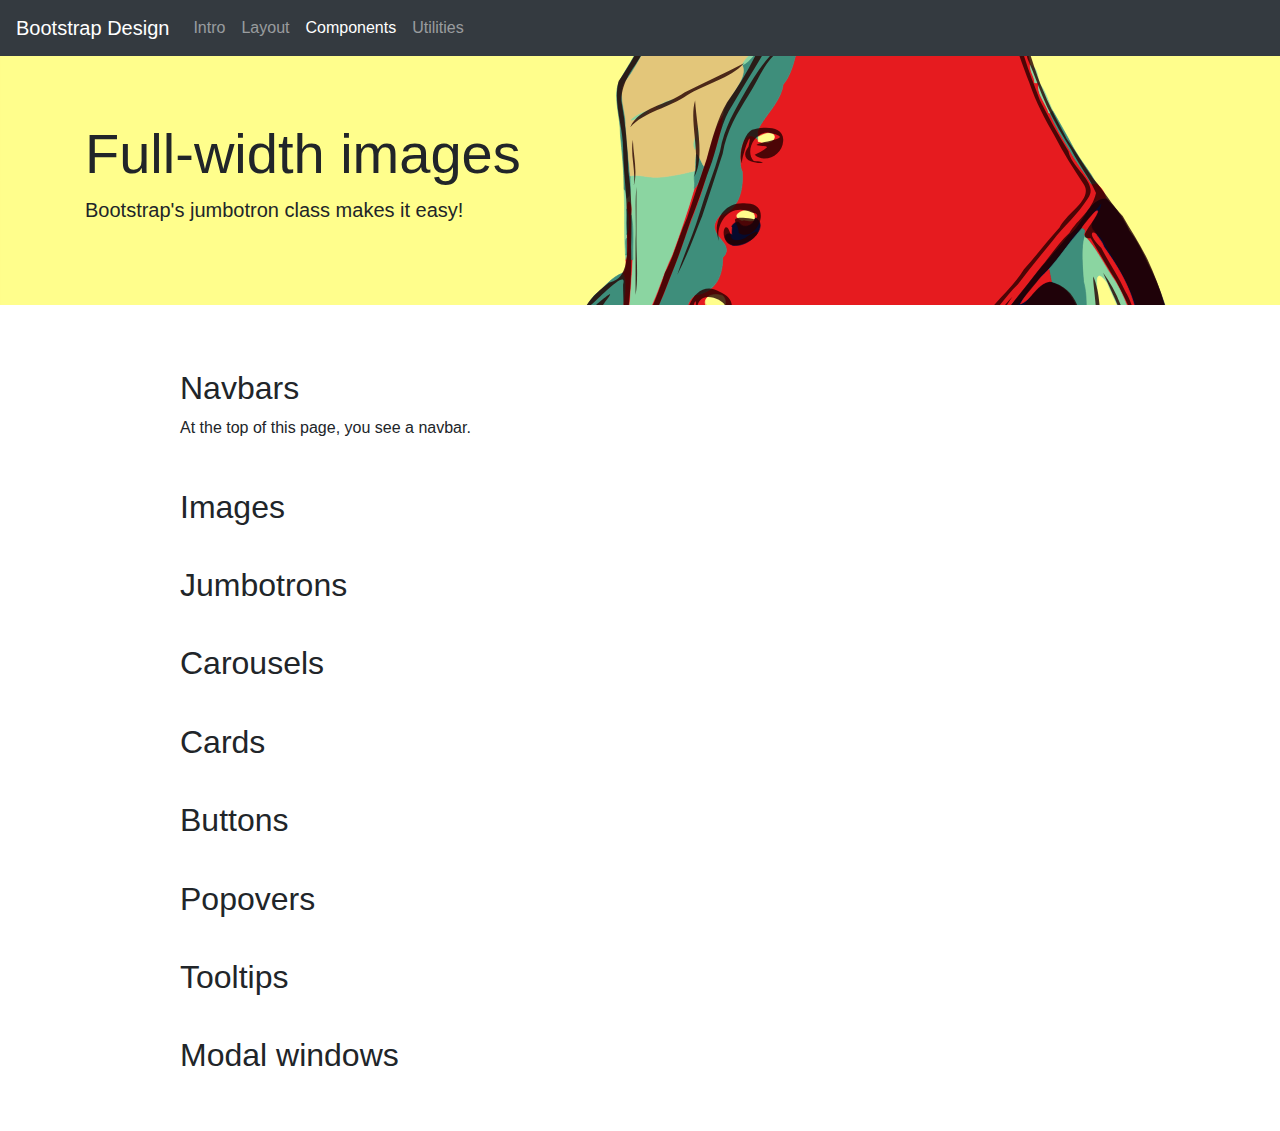
==== components.html @ 0761e13f "updates" ====
<!doctype html>
<html lang="en">
  <head>
    <meta charset="utf-8">
    <meta name="viewport" content="width=device-width, initial-scale=1, shrink-to-fit=no">
    <title>Starter Template · Bootstrap Design | components </title>

<!-- Bootstrap core CSS via CDN -->
<link rel="stylesheet" href="https://stackpath.bootstrapcdn.com/bootstrap/4.5.2/css/bootstrap.min.css" integrity="sha384-JcKb8q3iqJ61gNV9KGb8thSsNjpSL0n8PARn9HuZOnIxN0hoP+VmmDGMN5t9UJ0Z" crossorigin="anonymous">

<!-- Your own CSS -->
<link rel="stylesheet" href="css/styles.css">
</head>
<body>
  <!-- Navbar code goes here -->
  <!-- If your site is only one page, you may not need to use a navbar -->

  <nav class="navbar navbar-expand-lg navbar-dark bg-dark">
  <a class="navbar-brand" href="#">Bootstrap Design</a>
  <button class="navbar-toggler" type="button" data-toggle="collapse" data-target="#navbarNavAltMarkup" aria-controls="navbarNavAltMarkup" aria-expanded="false" aria-label="Toggle navigation">
    <span class="navbar-toggler-icon"></span>
  </button>
  <div class="collapse navbar-collapse" id="navbarNavAltMarkup">
    <div class="navbar-nav">
      <a class="nav-link" href="index.html">Intro</a>
      <a class="nav-link" href="layout.html">Layout</a>
      <a class="nav-link active" href="#">Components <span class="sr-only">(current)</span></a>
      <a class="nav-link" href="utilities.html">Utilities</a>
    </div>
  </div>
</nav>
<!-- Jumbotron -->
<div class="jumbotron jumbotron-fluid jumbotron-compoments">
  <div class="container">
    <h1 class="display-4">Full-width images</h1>
    <p class="lead">Bootstrap's jumbotron class makes it easy!</p>
  </div>
</div>
<!-- end Jumbotron -->

<main class="container">
  <section class="row">
    <article class="col-10 offset-1">
  <h2>Navbars</h2>
  <p>At the top of this page, you see a navbar.</p>

  </article>
  </section>

<section class="row">
  <article class="col-10 offset-1">
<h2>Images</h2>

</article>
</section>



<section class="row">
  <article class="col-10 offset-1">
<h2>Jumbotrons</h2>

</article>
</section>

<section class="row">
  <article class="col-10 offset-1">
<h2>Carousels</h2>

</article>
</section>

<section class="row">
  <article class="col-10 offset-1">
<h2>Cards</h2>

</article>
</section>

<section class="row">
  <article class="col-10 offset-1">
<h2>Buttons</h2>

</article>
</section>


<section class="row">
  <article class="col-10 offset-1">
<h2>Popovers</h2>

</article>
</section>

<section class="row">
  <article class="col-10 offset-1">
<h2>Tooltips</h2>

</article>
</section>

<section class="row">
  <article class="col-10 offset-1">
<h2>Modal windows</h2>

</article>
</section>

</main>
<footer>
</footer>
<!-- JavaScript files go before the closing Body tag -->
<!-- you don't always have to use JS with Bootstrap. It depends upon which compoments of Bootstrap you are using -->
<script src="https://code.jquery.com/jquery-3.5.1.slim.min.js" integrity="sha384-DfXdz2htPH0lsSSs5nCTpuj/zy4C+OGpamoFVy38MVBnE+IbbVYUew+OrCXaRkfj" crossorigin="anonymous"></script>
<script src="https://cdn.jsdelivr.net/npm/popper.js@1.16.1/dist/umd/popper.min.js" integrity="sha384-9/reFTGAW83EW2RDu2S0VKaIzap3H66lZH81PoYlFhbGU+6BZp6G7niu735Sk7lN" crossorigin="anonymous"></script>
<script src="https://stackpath.bootstrapcdn.com/bootstrap/4.5.2/js/bootstrap.min.js" integrity="sha384-B4gt1jrGC7Jh4AgTPSdUtOBvfO8shuf57BaghqFfPlYxofvL8/KUEfYiJOMMV+rV" crossorigin="anonymous"></script>
</body>
</html>
---- css/styles.css ----
/* Starter CSS code for use with Bootstrap starter template */

body {
}
h2 {
  padding-top: 2rem;
}

.starter-template {
    padding: 5rem 1.5rem;
    text-align: center;
}

.introNote {
  text-align: left;
}

.jumbotron-compoments {
  background-image: url("../images/BootstrapDesignSVG.svg");
  background-position: center;
  background-size: cover;
  background-repeat: no-repeat;
  height: auto;

}

footer {
  min-height: 3rem;
}
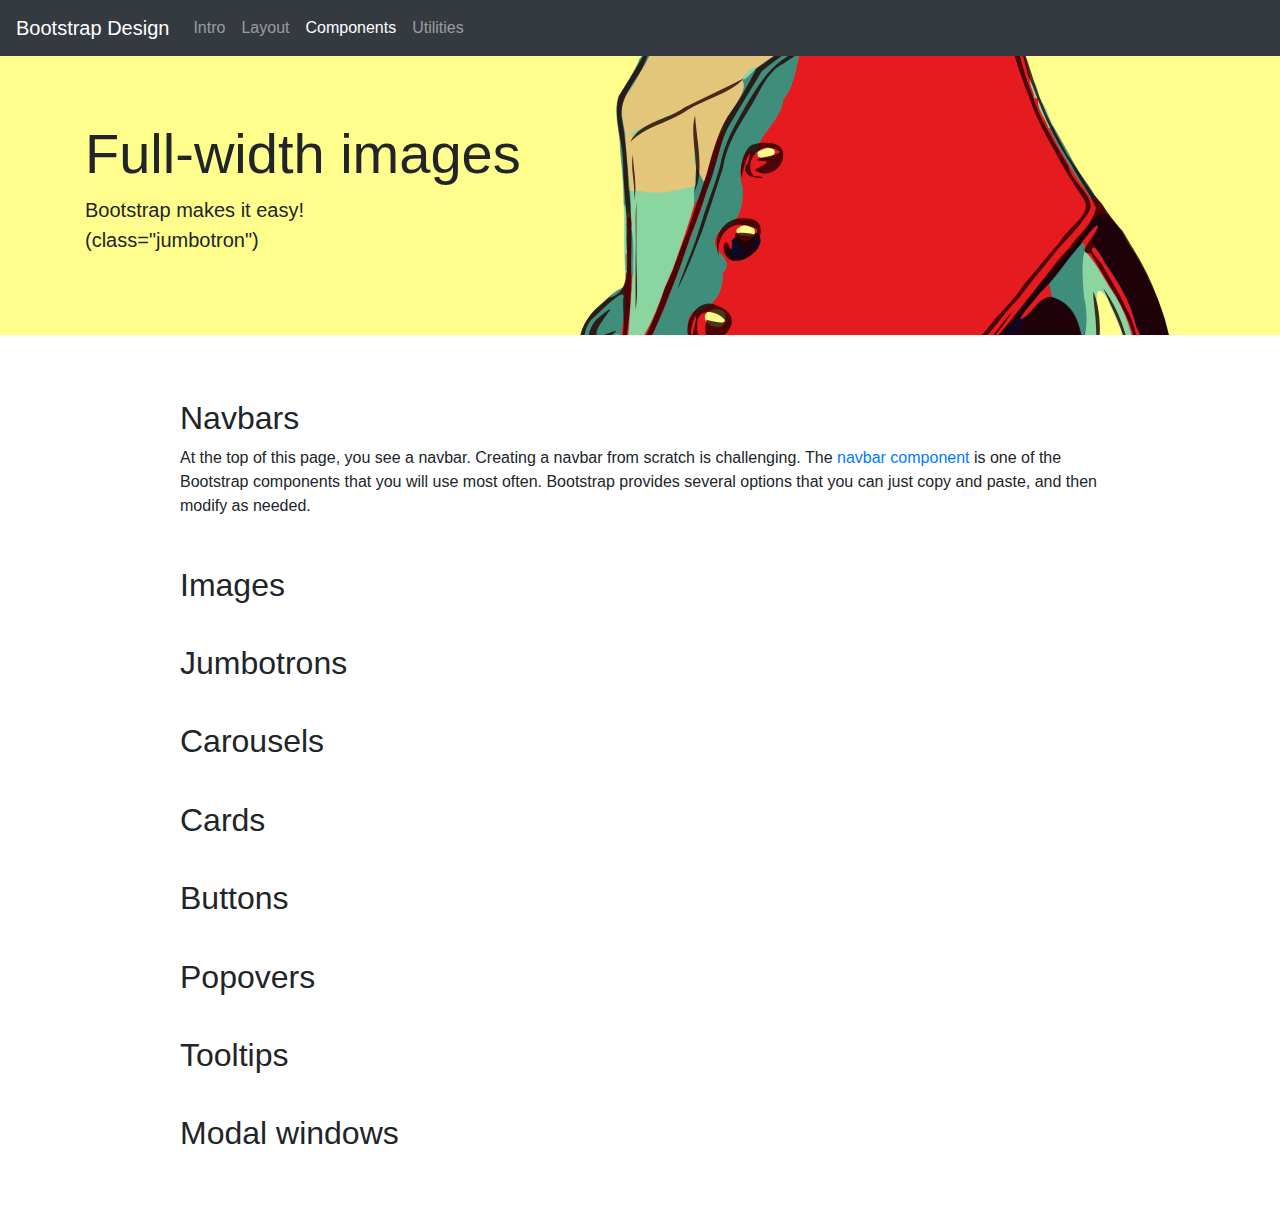
==== commit 9df2006a: "Update components.html" ====
--- a/components.html
+++ b/components.html
@@ -33,7 +33,7 @@
 <div class="jumbotron jumbotron-fluid jumbotron-compoments">
   <div class="container">
     <h1 class="display-4">Full-width images</h1>
-    <p class="lead">Bootstrap's jumbotron class makes it easy!</p>
+    <p class="lead">Bootstrap makes it easy!<br>(class="jumbotron")</p>
   </div>
 </div>
 <!-- end Jumbotron -->
@@ -42,7 +42,7 @@
   <section class="row">
     <article class="col-10 offset-1">
   <h2>Navbars</h2>
-  <p>At the top of this page, you see a navbar.</p>
+  <p>At the top of this page, you see a navbar. Creating a navbar from scratch is challenging. The <a href="https://getbootstrap.com/docs/4.5/components/navbar/">navbar component</a> is one of the Bootstrap components that you will use most often. Bootstrap provides several options that you can just copy and paste, and then modify as needed.</p>
 
   </article>
   </section>
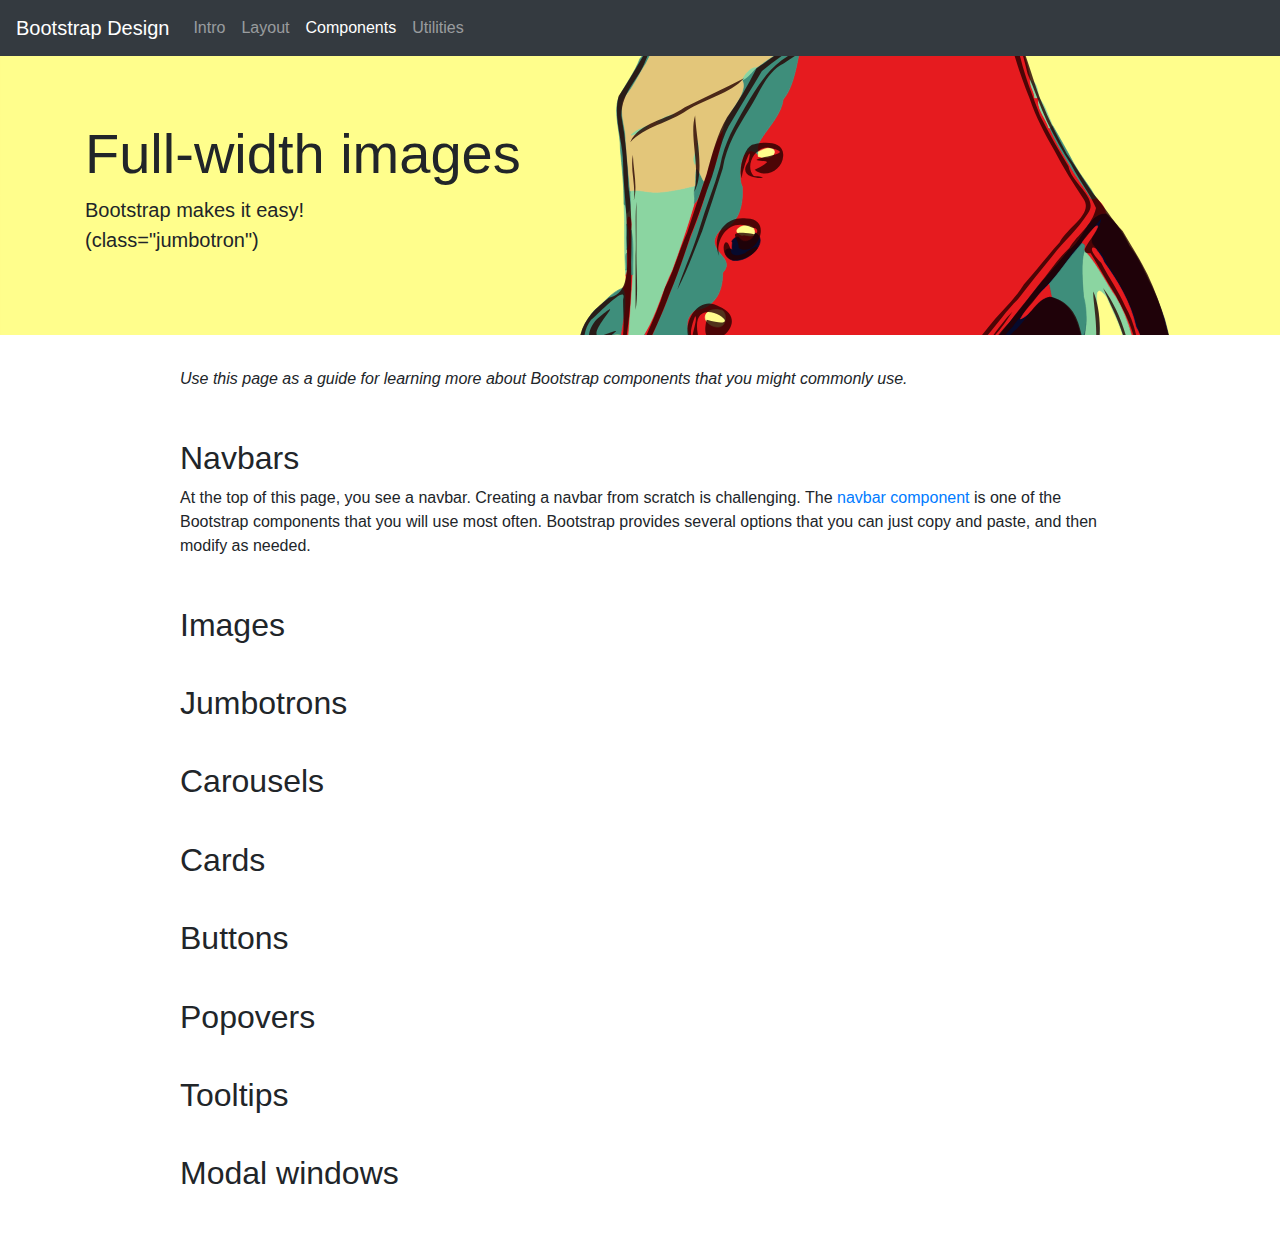
==== commit 390c9a9b: "Update components.html" ====
--- a/components.html
+++ b/components.html
@@ -41,6 +41,7 @@
 <main class="container">
   <section class="row">
     <article class="col-10 offset-1">
+      <p><em>Use this page as a guide for learning more about Bootstrap components that you might commonly use.</em></p>
   <h2>Navbars</h2>
   <p>At the top of this page, you see a navbar. Creating a navbar from scratch is challenging. The <a href="https://getbootstrap.com/docs/4.5/components/navbar/">navbar component</a> is one of the Bootstrap components that you will use most often. Bootstrap provides several options that you can just copy and paste, and then modify as needed.</p>
 
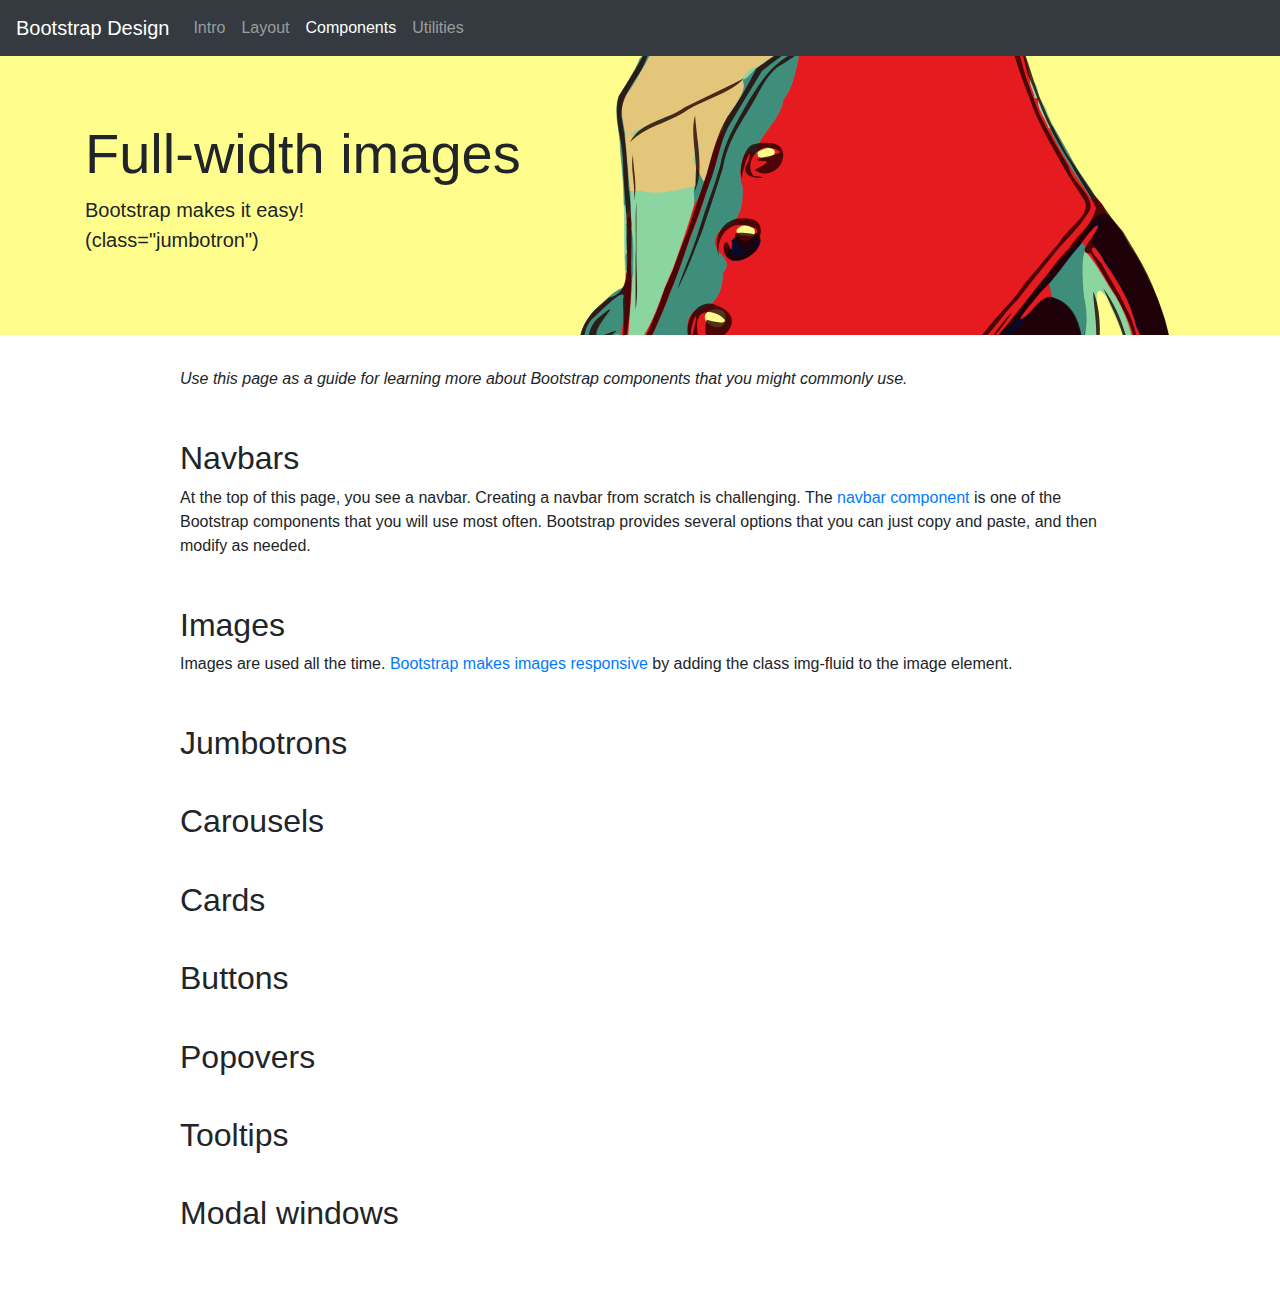
==== commit 2a336c6a: "Update components.html" ====
--- a/components.html
+++ b/components.html
@@ -51,7 +51,7 @@
 <section class="row">
   <article class="col-10 offset-1">
 <h2>Images</h2>
-
+<p>Images are used all the time. <a href="https://getbootstrap.com/docs/4.5/content/images/">Bootstrap makes images responsive</a> by adding the class img-fluid to the image element.</p>
 </article>
 </section>
 
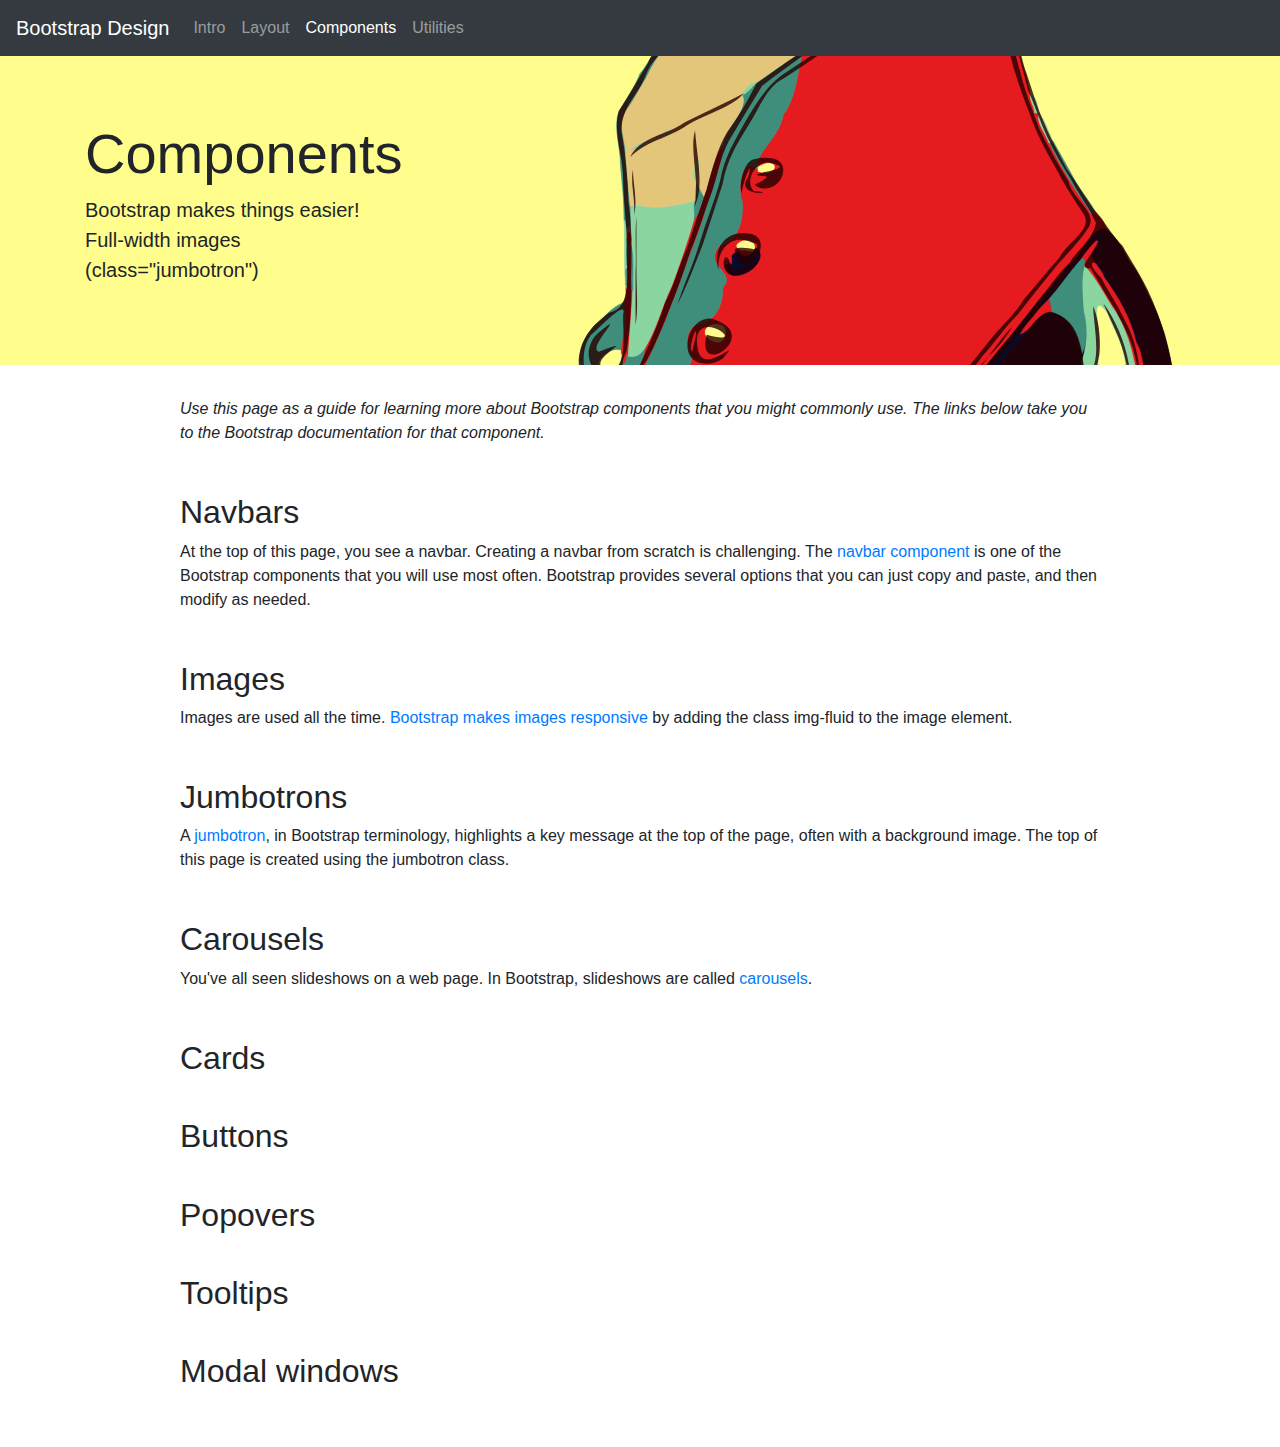
==== commit ccfcb9d2: "Update components.html" ====
--- a/components.html
+++ b/components.html
@@ -32,8 +32,9 @@
 <!-- Jumbotron -->
 <div class="jumbotron jumbotron-fluid jumbotron-compoments">
   <div class="container">
-    <h1 class="display-4">Full-width images</h1>
-    <p class="lead">Bootstrap makes it easy!<br>(class="jumbotron")</p>
+    <h1 class="display-4">Components</h1>
+    <p class="lead"><strong>Bootstrap makes things easier!</strong><br>
+      Full-width images<br>(class="jumbotron")</p>
   </div>
 </div>
 <!-- end Jumbotron -->
@@ -41,7 +42,7 @@
 <main class="container">
   <section class="row">
     <article class="col-10 offset-1">
-      <p><em>Use this page as a guide for learning more about Bootstrap components that you might commonly use.</em></p>
+      <p><em>Use this page as a guide for learning more about Bootstrap components that you might commonly use. The links below take you to the Bootstrap documentation for that component.</em></p>
   <h2>Navbars</h2>
   <p>At the top of this page, you see a navbar. Creating a navbar from scratch is challenging. The <a href="https://getbootstrap.com/docs/4.5/components/navbar/">navbar component</a> is one of the Bootstrap components that you will use most often. Bootstrap provides several options that you can just copy and paste, and then modify as needed.</p>
 
@@ -60,14 +61,14 @@
 <section class="row">
   <article class="col-10 offset-1">
 <h2>Jumbotrons</h2>
-
+<p>A <a href="https://getbootstrap.com/docs/4.5/components/jumbotron/">jumbotron</a>, in Bootstrap terminology, highlights a key message at the top of the page, often with a background image. The top of this page is created using the jumbotron class.
 </article>
 </section>
 
 <section class="row">
   <article class="col-10 offset-1">
 <h2>Carousels</h2>
-
+<p>You've all seen slideshows on a web page. In Bootstrap, slideshows are called <a href="https://getbootstrap.com/docs/4.5/components/carousel/">carousels</a>.
 </article>
 </section>
 
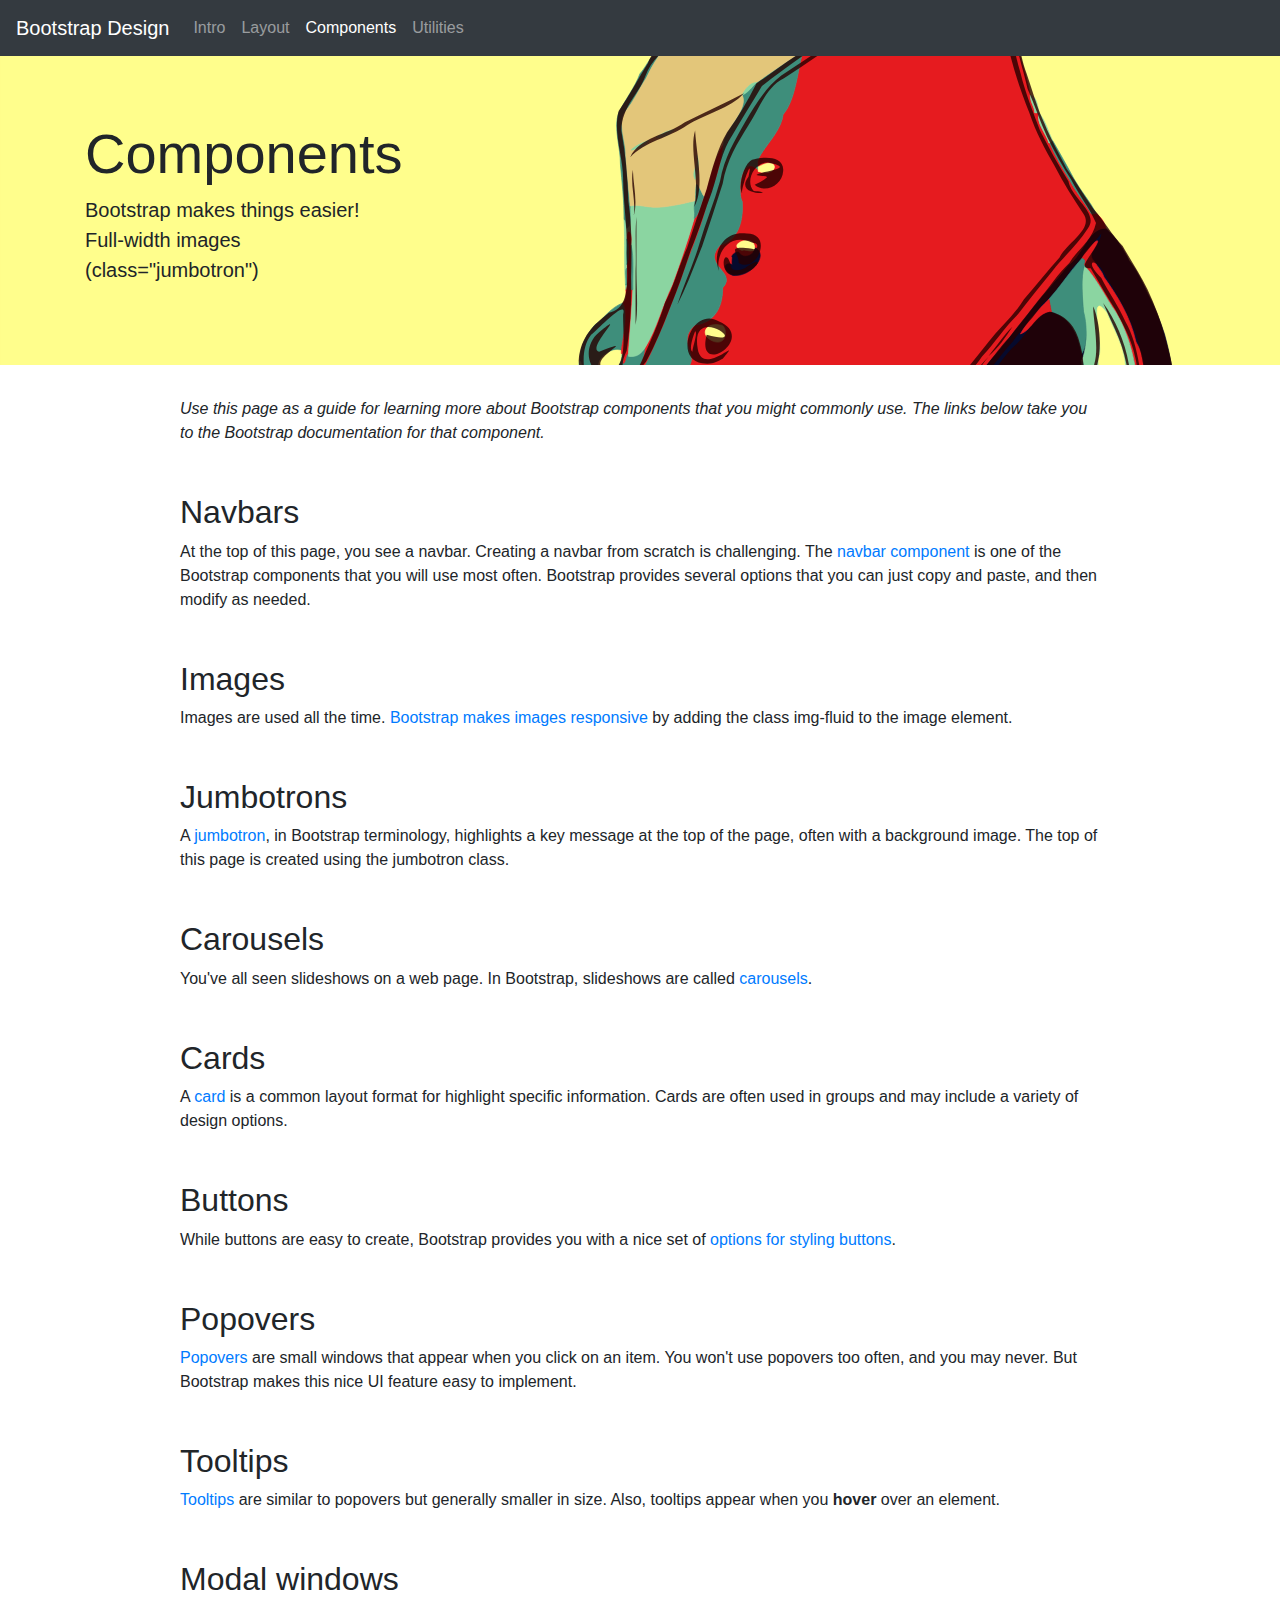
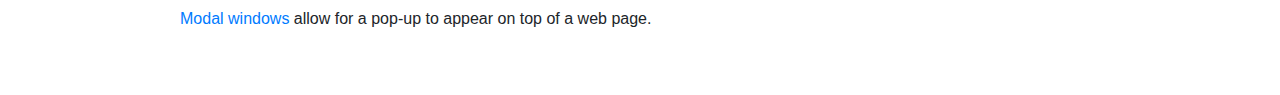
==== commit 0880e5a4: "update" ====
--- a/components.html
+++ b/components.html
@@ -4,10 +4,8 @@
     <meta charset="utf-8">
     <meta name="viewport" content="width=device-width, initial-scale=1, shrink-to-fit=no">
     <title>Starter Template · Bootstrap Design | components </title>
-
 <!-- Bootstrap core CSS via CDN -->
 <link rel="stylesheet" href="https://stackpath.bootstrapcdn.com/bootstrap/4.5.2/css/bootstrap.min.css" integrity="sha384-JcKb8q3iqJ61gNV9KGb8thSsNjpSL0n8PARn9HuZOnIxN0hoP+VmmDGMN5t9UJ0Z" crossorigin="anonymous">
-
 <!-- Your own CSS -->
 <link rel="stylesheet" href="css/styles.css">
 </head>
@@ -68,21 +66,21 @@
 <section class="row">
   <article class="col-10 offset-1">
 <h2>Carousels</h2>
-<p>You've all seen slideshows on a web page. In Bootstrap, slideshows are called <a href="https://getbootstrap.com/docs/4.5/components/carousel/">carousels</a>.
+<p>You've all seen slideshows on a web page. In Bootstrap, slideshows are called <a href="https://getbootstrap.com/docs/4.5/components/carousel/">carousels</a>.</p>
 </article>
 </section>
 
 <section class="row">
   <article class="col-10 offset-1">
 <h2>Cards</h2>
-
+<p>A <a href="https://getbootstrap.com/docs/4.5/components/card/">card</a> is a common layout format for highlight specific information. Cards are often used in groups and may include a variety of design options.</p>
 </article>
 </section>
 
 <section class="row">
   <article class="col-10 offset-1">
 <h2>Buttons</h2>
-
+<p>While buttons are easy to create, Bootstrap provides you with a nice set of <a href="https://getbootstrap.com/docs/4.5/components/buttons/">options for styling buttons</a>.</p>
 </article>
 </section>
 
@@ -90,21 +88,21 @@
 <section class="row">
   <article class="col-10 offset-1">
 <h2>Popovers</h2>
-
+<p><a href="https://getbootstrap.com/docs/4.5/components/popovers/">Popovers</a> are small windows that appear when you click on an item. You won't use popovers too often, and you may never. But Bootstrap makes this nice UI feature easy to implement.</p>
 </article>
 </section>
 
 <section class="row">
   <article class="col-10 offset-1">
 <h2>Tooltips</h2>
-
+<p><a href="https://getbootstrap.com/docs/4.5/components/tooltips/">Tooltips</a> are similar to popovers but generally smaller in size. Also, tooltips appear when you <strong>hover</strong> over an element.</p>
 </article>
 </section>
 
 <section class="row">
   <article class="col-10 offset-1">
 <h2>Modal windows</h2>
-
+<p><a href="https://getbootstrap.com/docs/4.5/components/modal/">Modal windows</a> allow for a pop-up to appear on top of a web page.</p>
 </article>
 </section>
 
--- a/css/styles.css
+++ b/css/styles.css
@@ -24,6 +24,11 @@
 
 }
 
+.css-code {
+  font-size: 87%;
+  color: #E83E8C;
+}
+
 footer {
   min-height: 3rem;
 }
